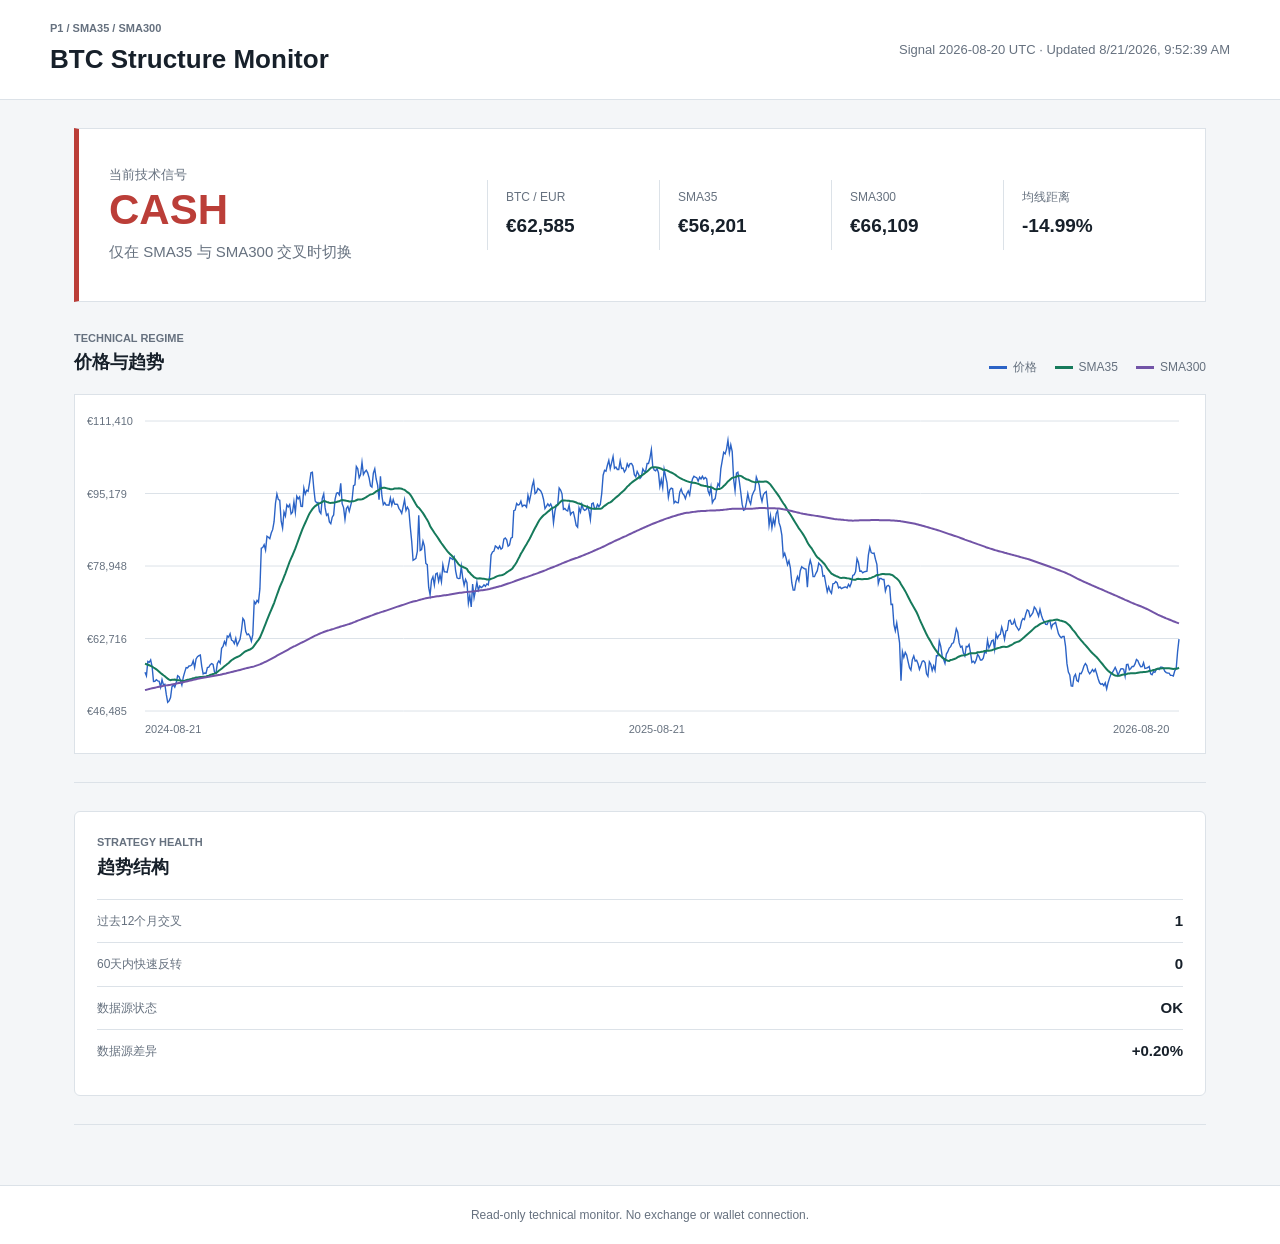
==== site/index.template.html @ 09c0e515 "feat: add BTC technical monitor" ====
<!doctype html>
<html lang="zh-CN">
<head>
  <meta charset="utf-8">
  <meta name="viewport" content="width=device-width, initial-scale=1">
  <meta name="color-scheme" content="light">
  <title>{{PAGE_TITLE}}</title>
  <link rel="stylesheet" href="assets/styles.css">
</head>
<body>
  <header class="topbar">
    <div><p class="eyebrow">P1 / SMA35 / SMA300</p><h1>BTC Structure Monitor</h1></div>
    <div class="freshness" id="freshness">Loading data...</div>
  </header>
  <main>
    <section class="signal-band" id="signal-band">
      <div>
        <p class="label">当前技术信号</p><div class="signal" id="signal">--</div>
        <p class="signal-copy" id="signal-copy">等待完整 UTC 日线数据</p>
      </div>
      <dl class="signal-metrics">
        <div><dt>BTC / EUR</dt><dd id="price">--</dd></div>
        <div><dt>SMA35</dt><dd id="short-sma">--</dd></div>
        <div><dt>SMA300</dt><dd id="long-sma">--</dd></div>
        <div><dt>均线距离</dt><dd id="gap">--</dd></div>
      </dl>
    </section>
    <section class="chart-section">
      <div class="section-heading">
        <div><p class="eyebrow">Technical regime</p><h2>价格与趋势</h2></div>
        <div class="legend"><span>价格</span><span class="short-key">SMA35</span><span class="long-key">SMA300</span></div>
      </div>
      <div class="chart-wrap"><canvas id="trend-chart" aria-label="BTC EUR price and moving averages"></canvas></div>
    </section>
    <section class="status-grid single">
      <article class="panel">
        <p class="eyebrow">Strategy health</p><h2>趋势结构</h2>
        <dl class="rows">
          <div><dt>过去12个月交叉</dt><dd id="cross-count">--</dd></div>
          <div><dt>60天内快速反转</dt><dd id="rapid-count">--</dd></div>
          <div><dt>数据源状态</dt><dd id="data-health">--</dd></div>
          <div><dt>数据源差异</dt><dd id="divergence">--</dd></div>
        </dl>
      </article>
    </section>
  </main>
  <footer>Read-only technical monitor. No exchange or wallet connection.</footer>
  <script src="assets/app.js"></script>
</body>
</html>
---- site/assets/styles.css ----
:root {
  --ink: #17202a; --muted: #66717f; --line: #dce2e8; --surface: #fff; --page: #f4f6f8;
  --green: #167a5b; --red: #bb3e38; --blue: #2b63c6; --purple: #7254a7;
}
* { box-sizing: border-box; }
body { margin: 0; background: var(--page); color: var(--ink); font: 15px/1.5 -apple-system, BlinkMacSystemFont, "Segoe UI", sans-serif; letter-spacing: 0; }
.topbar { min-height: 96px; padding: 20px max(24px, calc((100vw - 1180px) / 2)); background: var(--surface); border-bottom: 1px solid var(--line); display: flex; align-items: center; justify-content: space-between; gap: 24px; }
h1, h2, p { margin-top: 0; } h1 { margin-bottom: 0; font-size: 26px; font-weight: 680; letter-spacing: 0; } h2 { margin-bottom: 0; font-size: 18px; letter-spacing: 0; }
.eyebrow { margin-bottom: 3px; color: var(--muted); font-size: 11px; font-weight: 700; text-transform: uppercase; }
.freshness { color: var(--muted); font-size: 13px; text-align: right; }
main { max-width: 1180px; margin: 0 auto; padding: 28px 24px 60px; }
.signal-band { min-height: 174px; padding: 26px 30px; border: 1px solid var(--line); border-left: 5px solid var(--green); background: var(--surface); display: grid; grid-template-columns: minmax(220px, 1fr) minmax(480px, 2fr); gap: 34px; align-items: center; }
.signal-band.cash { border-left-color: var(--red); } .label { margin-bottom: 2px; color: var(--muted); font-size: 13px; }
.signal { font-size: 42px; font-weight: 740; line-height: 1.1; color: var(--green); } .cash .signal { color: var(--red); }
.signal-copy { margin: 8px 0 0; color: var(--muted); }
.signal-metrics { display: grid; grid-template-columns: repeat(4, minmax(0, 1fr)); margin: 0; }
.signal-metrics div { min-height: 70px; padding: 8px 18px; border-left: 1px solid var(--line); }
dt { color: var(--muted); font-size: 12px; } dd { margin: 6px 0 0; font-size: 19px; font-weight: 650; font-variant-numeric: tabular-nums; }
.chart-section { padding: 28px 0; border-bottom: 1px solid var(--line); }
.section-heading { margin-bottom: 18px; display: flex; align-items: end; justify-content: space-between; gap: 20px; }
.legend { display: flex; gap: 18px; color: var(--muted); font-size: 12px; }
.legend span::before { content: ""; width: 18px; height: 3px; margin-right: 6px; display: inline-block; vertical-align: middle; background: var(--blue); }
.legend .short-key::before { background: var(--green); } .legend .long-key::before { background: var(--purple); }
.chart-wrap { height: 360px; width: 100%; background: var(--surface); border: 1px solid var(--line); padding: 12px; }
#trend-chart { width: 100%; height: 100%; display: block; }
.status-grid { display: grid; grid-template-columns: 1fr 1fr; gap: 20px; padding: 28px 0; border-bottom: 1px solid var(--line); }
.status-grid.single { grid-template-columns: 1fr; }
.panel { min-height: 230px; padding: 22px; background: var(--surface); border: 1px solid var(--line); border-radius: 6px; }
.rows { margin: 18px 0 0; } .rows div { padding: 10px 0; border-top: 1px solid var(--line); display: flex; align-items: center; justify-content: space-between; gap: 16px; }
.rows dd { margin: 0; font-size: 15px; }
footer { padding: 20px 24px; border-top: 1px solid var(--line); color: var(--muted); text-align: center; font-size: 12px; background: var(--surface); }
@media (max-width: 900px) { .signal-band { grid-template-columns: 1fr; } .signal-metrics { grid-template-columns: repeat(2, 1fr); } .signal-metrics div:nth-child(odd) { border-left: 0; } }
@media (max-width: 620px) { .topbar { align-items: stretch; flex-direction: column; gap: 10px; } h1 { font-size: 21px; } .freshness { text-align: left; } main { padding: 18px 14px 42px; } .signal-band { padding: 22px 18px; } .signal { font-size: 34px; } .signal-metrics div { padding: 10px 8px; } dd { font-size: 16px; } .chart-wrap { height: 280px; } .status-grid { grid-template-columns: 1fr; } .legend { display: none; } }
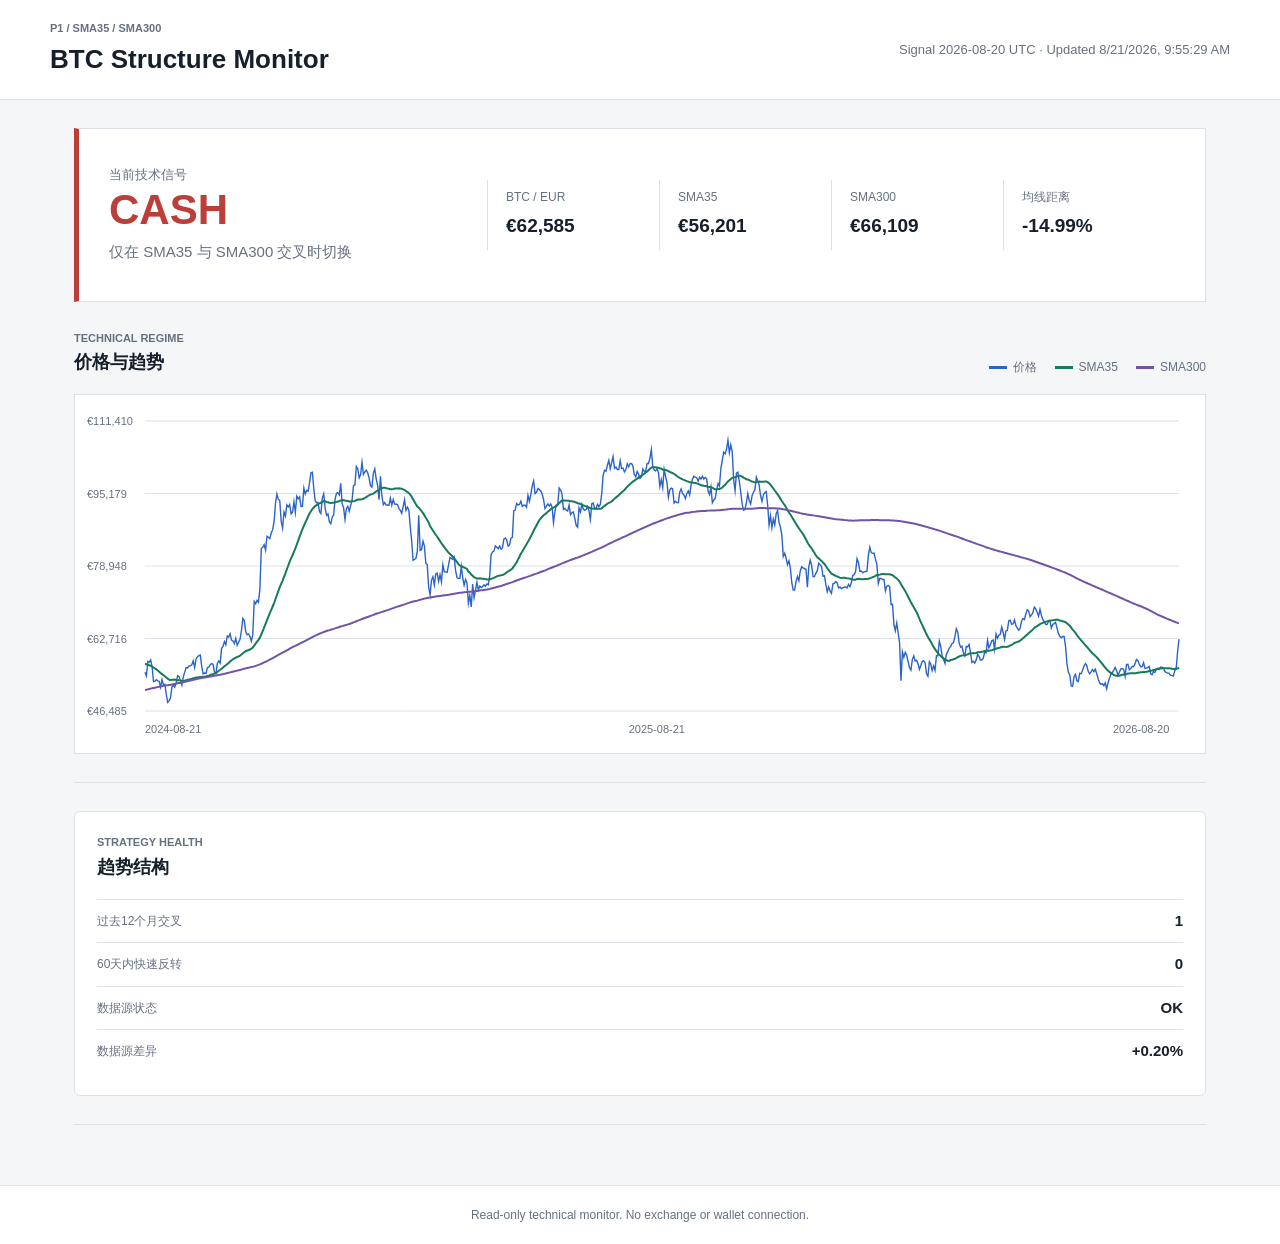
==== commit 782456bf: "fix: bust retired dashboard asset cache" ====
--- a/site/index.template.html
+++ b/site/index.template.html
@@ -5,7 +5,7 @@
   <meta name="viewport" content="width=device-width, initial-scale=1">
   <meta name="color-scheme" content="light">
   <title>{{PAGE_TITLE}}</title>
-  <link rel="stylesheet" href="assets/styles.css">
+  <link rel="stylesheet" href="assets/monitor.css">
 </head>
 <body>
   <header class="topbar">
@@ -45,6 +45,6 @@
     </section>
   </main>
   <footer>Read-only technical monitor. No exchange or wallet connection.</footer>
-  <script src="assets/app.js"></script>
+  <script src="assets/monitor.js"></script>
 </body>
 </html>
--- a/site/assets/monitor.css
+++ b/site/assets/monitor.css
@@ -0,0 +1,33 @@
+:root {
+  --ink: #17202a; --muted: #66717f; --line: #dce2e8; --surface: #fff; --page: #f4f6f8;
+  --green: #167a5b; --red: #bb3e38; --blue: #2b63c6; --purple: #7254a7;
+}
+* { box-sizing: border-box; }
+body { margin: 0; background: var(--page); color: var(--ink); font: 15px/1.5 -apple-system, BlinkMacSystemFont, "Segoe UI", sans-serif; letter-spacing: 0; }
+.topbar { min-height: 96px; padding: 20px max(24px, calc((100vw - 1180px) / 2)); background: var(--surface); border-bottom: 1px solid var(--line); display: flex; align-items: center; justify-content: space-between; gap: 24px; }
+h1, h2, p { margin-top: 0; } h1 { margin-bottom: 0; font-size: 26px; font-weight: 680; letter-spacing: 0; } h2 { margin-bottom: 0; font-size: 18px; letter-spacing: 0; }
+.eyebrow { margin-bottom: 3px; color: var(--muted); font-size: 11px; font-weight: 700; text-transform: uppercase; }
+.freshness { color: var(--muted); font-size: 13px; text-align: right; }
+main { max-width: 1180px; margin: 0 auto; padding: 28px 24px 60px; }
+.signal-band { min-height: 174px; padding: 26px 30px; border: 1px solid var(--line); border-left: 5px solid var(--green); background: var(--surface); display: grid; grid-template-columns: minmax(220px, 1fr) minmax(480px, 2fr); gap: 34px; align-items: center; }
+.signal-band.cash { border-left-color: var(--red); } .label { margin-bottom: 2px; color: var(--muted); font-size: 13px; }
+.signal { font-size: 42px; font-weight: 740; line-height: 1.1; color: var(--green); } .cash .signal { color: var(--red); }
+.signal-copy { margin: 8px 0 0; color: var(--muted); }
+.signal-metrics { display: grid; grid-template-columns: repeat(4, minmax(0, 1fr)); margin: 0; }
+.signal-metrics div { min-height: 70px; padding: 8px 18px; border-left: 1px solid var(--line); }
+dt { color: var(--muted); font-size: 12px; } dd { margin: 6px 0 0; font-size: 19px; font-weight: 650; font-variant-numeric: tabular-nums; }
+.chart-section { padding: 28px 0; border-bottom: 1px solid var(--line); }
+.section-heading { margin-bottom: 18px; display: flex; align-items: end; justify-content: space-between; gap: 20px; }
+.legend { display: flex; gap: 18px; color: var(--muted); font-size: 12px; }
+.legend span::before { content: ""; width: 18px; height: 3px; margin-right: 6px; display: inline-block; vertical-align: middle; background: var(--blue); }
+.legend .short-key::before { background: var(--green); } .legend .long-key::before { background: var(--purple); }
+.chart-wrap { height: 360px; width: 100%; background: var(--surface); border: 1px solid var(--line); padding: 12px; }
+#trend-chart { width: 100%; height: 100%; display: block; }
+.status-grid { display: grid; grid-template-columns: 1fr 1fr; gap: 20px; padding: 28px 0; border-bottom: 1px solid var(--line); }
+.status-grid.single { grid-template-columns: 1fr; }
+.panel { min-height: 230px; padding: 22px; background: var(--surface); border: 1px solid var(--line); border-radius: 6px; }
+.rows { margin: 18px 0 0; } .rows div { padding: 10px 0; border-top: 1px solid var(--line); display: flex; align-items: center; justify-content: space-between; gap: 16px; }
+.rows dd { margin: 0; font-size: 15px; }
+footer { padding: 20px 24px; border-top: 1px solid var(--line); color: var(--muted); text-align: center; font-size: 12px; background: var(--surface); }
+@media (max-width: 900px) { .signal-band { grid-template-columns: 1fr; } .signal-metrics { grid-template-columns: repeat(2, 1fr); } .signal-metrics div:nth-child(odd) { border-left: 0; } }
+@media (max-width: 620px) { .topbar { align-items: stretch; flex-direction: column; gap: 10px; } h1 { font-size: 21px; } .freshness { text-align: left; } main { padding: 18px 14px 42px; } .signal-band { padding: 22px 18px; } .signal { font-size: 34px; } .signal-metrics div { padding: 10px 8px; } dd { font-size: 16px; } .chart-wrap { height: 280px; } .status-grid { grid-template-columns: 1fr; } .legend { display: none; } }
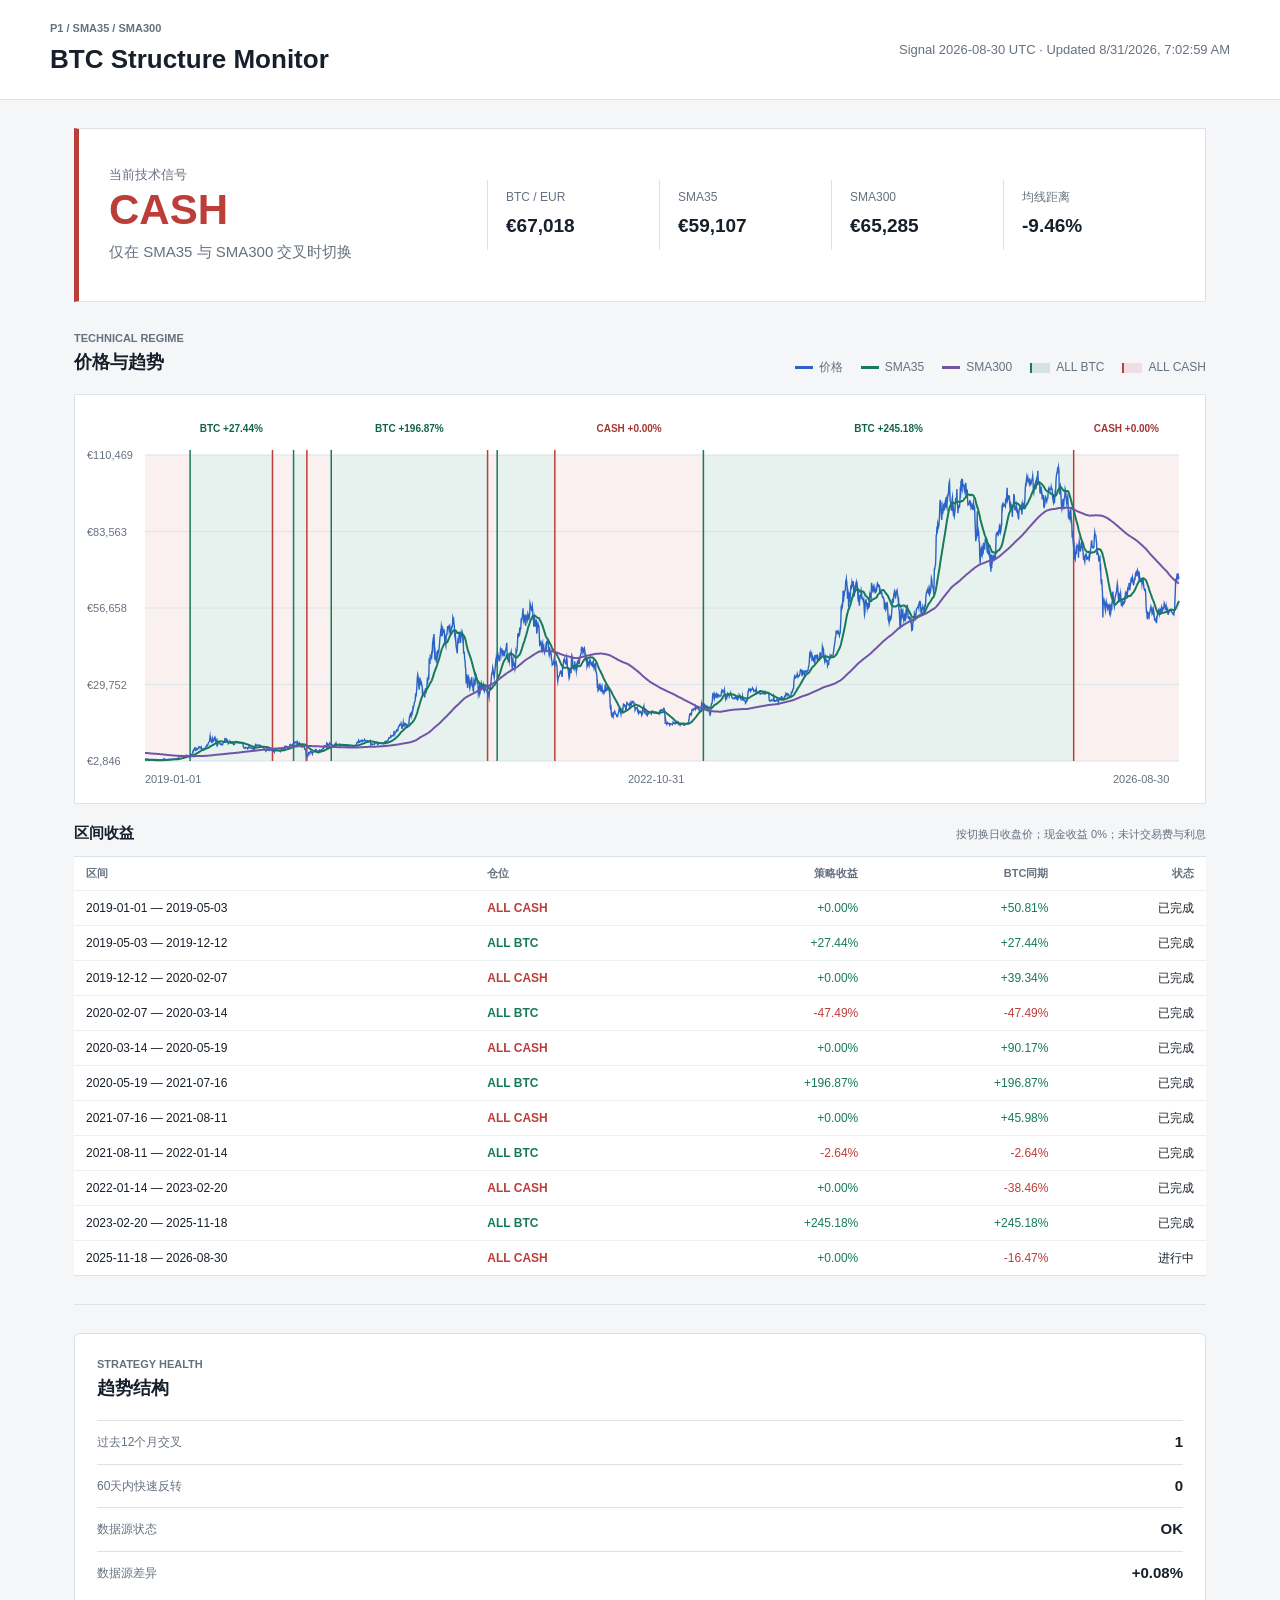
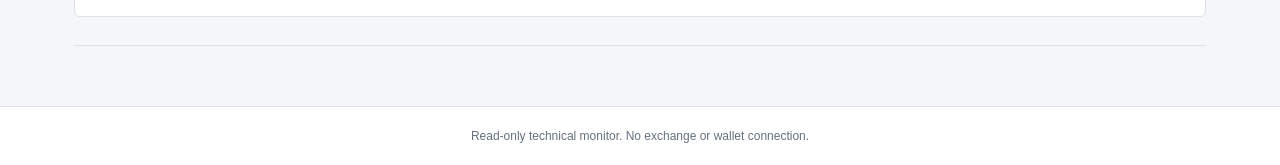
==== commit 7d600151: "feat: show strategy intervals and returns" ====
--- a/site/index.template.html
+++ b/site/index.template.html
@@ -28,9 +28,24 @@
     <section class="chart-section">
       <div class="section-heading">
         <div><p class="eyebrow">Technical regime</p><h2>价格与趋势</h2></div>
-        <div class="legend"><span>价格</span><span class="short-key">SMA35</span><span class="long-key">SMA300</span></div>
+        <div class="legend"><span>价格</span><span class="short-key">SMA35</span><span class="long-key">SMA300</span><span class="btc-zone-key">ALL BTC</span><span class="cash-zone-key">ALL CASH</span></div>
       </div>
-      <div class="chart-wrap"><canvas id="trend-chart" aria-label="BTC EUR price and moving averages"></canvas></div>
+      <div class="chart-wrap">
+        <canvas id="trend-chart" aria-label="BTC EUR price, moving averages and position intervals"></canvas>
+        <div class="chart-tooltip" id="chart-tooltip" hidden>
+          <strong id="tooltip-title">--</strong><span id="tooltip-dates">--</span>
+          <dl><div><dt>策略收益</dt><dd id="tooltip-strategy">--</dd></div><div><dt>BTC同期</dt><dd id="tooltip-btc">--</dd></div></dl>
+        </div>
+      </div>
+      <div class="period-results">
+        <div class="period-results-heading"><h2>区间收益</h2><span>按切换日收盘价；现金收益 0%；未计交易费与利息</span></div>
+        <div class="period-table-wrap">
+          <table>
+            <thead><tr><th>区间</th><th>仓位</th><th>策略收益</th><th>BTC同期</th><th>状态</th></tr></thead>
+            <tbody id="period-body"></tbody>
+          </table>
+        </div>
+      </div>
     </section>
     <section class="status-grid single">
       <article class="panel">
--- a/site/assets/monitor.css
+++ b/site/assets/monitor.css
@@ -21,8 +21,26 @@
 .legend { display: flex; gap: 18px; color: var(--muted); font-size: 12px; }
 .legend span::before { content: ""; width: 18px; height: 3px; margin-right: 6px; display: inline-block; vertical-align: middle; background: var(--blue); }
 .legend .short-key::before { background: var(--green); } .legend .long-key::before { background: var(--purple); }
-.chart-wrap { height: 360px; width: 100%; background: var(--surface); border: 1px solid var(--line); padding: 12px; }
-#trend-chart { width: 100%; height: 100%; display: block; }
+.legend .btc-zone-key::before, .legend .cash-zone-key::before { height: 10px; border-left: 2px solid; }
+.legend .btc-zone-key::before { border-color: var(--green); background: rgba(22, 122, 91, 0.14); }
+.legend .cash-zone-key::before { border-color: var(--red); background: rgba(187, 62, 56, 0.12); }
+.chart-wrap { position: relative; height: 410px; width: 100%; background: var(--surface); border: 1px solid var(--line); padding: 12px; }
+#trend-chart { width: 100%; height: 100%; display: block; cursor: crosshair; }
+.chart-tooltip { position: absolute; z-index: 2; min-width: 218px; padding: 11px 13px; border: 1px solid #cbd3dc; border-radius: 4px; background: rgba(255, 255, 255, 0.97); box-shadow: 0 4px 14px rgba(23, 32, 42, 0.12); pointer-events: none; }
+.chart-tooltip strong { display: block; font-size: 12px; } .chart-tooltip > span { color: var(--muted); font-size: 11px; }
+.chart-tooltip dl { display: grid; grid-template-columns: 1fr 1fr; gap: 16px; margin: 8px 0 0; }
+.chart-tooltip dd { margin-top: 2px; font-size: 14px; }
+.period-results { margin-top: 18px; }
+.period-results-heading { min-height: 34px; display: flex; align-items: baseline; justify-content: space-between; gap: 16px; }
+.period-results-heading h2 { font-size: 15px; } .period-results-heading span { color: var(--muted); font-size: 11px; }
+.period-table-wrap { overflow-x: auto; border-top: 1px solid var(--line); border-bottom: 1px solid var(--line); background: var(--surface); }
+table { width: 100%; min-width: 720px; border-collapse: collapse; font-size: 12px; font-variant-numeric: tabular-nums; }
+th, td { padding: 8px 12px; border-bottom: 1px solid #edf0f3; text-align: right; white-space: nowrap; }
+th:first-child, td:first-child, th:nth-child(2), td:nth-child(2) { text-align: left; }
+thead th { color: var(--muted); font-size: 11px; font-weight: 600; }
+tbody tr:last-child th, tbody tr:last-child td { border-bottom: 0; }
+.state-btc { color: var(--green); } .state-cash { color: var(--red); }
+.positive { color: var(--green); } .negative { color: var(--red); }
 .status-grid { display: grid; grid-template-columns: 1fr 1fr; gap: 20px; padding: 28px 0; border-bottom: 1px solid var(--line); }
 .status-grid.single { grid-template-columns: 1fr; }
 .panel { min-height: 230px; padding: 22px; background: var(--surface); border: 1px solid var(--line); border-radius: 6px; }
@@ -30,4 +48,4 @@
 .rows dd { margin: 0; font-size: 15px; }
 footer { padding: 20px 24px; border-top: 1px solid var(--line); color: var(--muted); text-align: center; font-size: 12px; background: var(--surface); }
 @media (max-width: 900px) { .signal-band { grid-template-columns: 1fr; } .signal-metrics { grid-template-columns: repeat(2, 1fr); } .signal-metrics div:nth-child(odd) { border-left: 0; } }
-@media (max-width: 620px) { .topbar { align-items: stretch; flex-direction: column; gap: 10px; } h1 { font-size: 21px; } .freshness { text-align: left; } main { padding: 18px 14px 42px; } .signal-band { padding: 22px 18px; } .signal { font-size: 34px; } .signal-metrics div { padding: 10px 8px; } dd { font-size: 16px; } .chart-wrap { height: 280px; } .status-grid { grid-template-columns: 1fr; } .legend { display: none; } }
+@media (max-width: 620px) { .topbar { align-items: stretch; flex-direction: column; gap: 10px; } h1 { font-size: 21px; } .freshness { text-align: left; } main { padding: 18px 14px 42px; } .signal-band { padding: 22px 18px; } .signal { font-size: 34px; } .signal-metrics div { padding: 10px 8px; } dd { font-size: 16px; } .chart-wrap { height: 320px; } .status-grid { grid-template-columns: 1fr; } .legend { display: none; } .period-results-heading { align-items: flex-start; flex-direction: column; gap: 2px; } }
